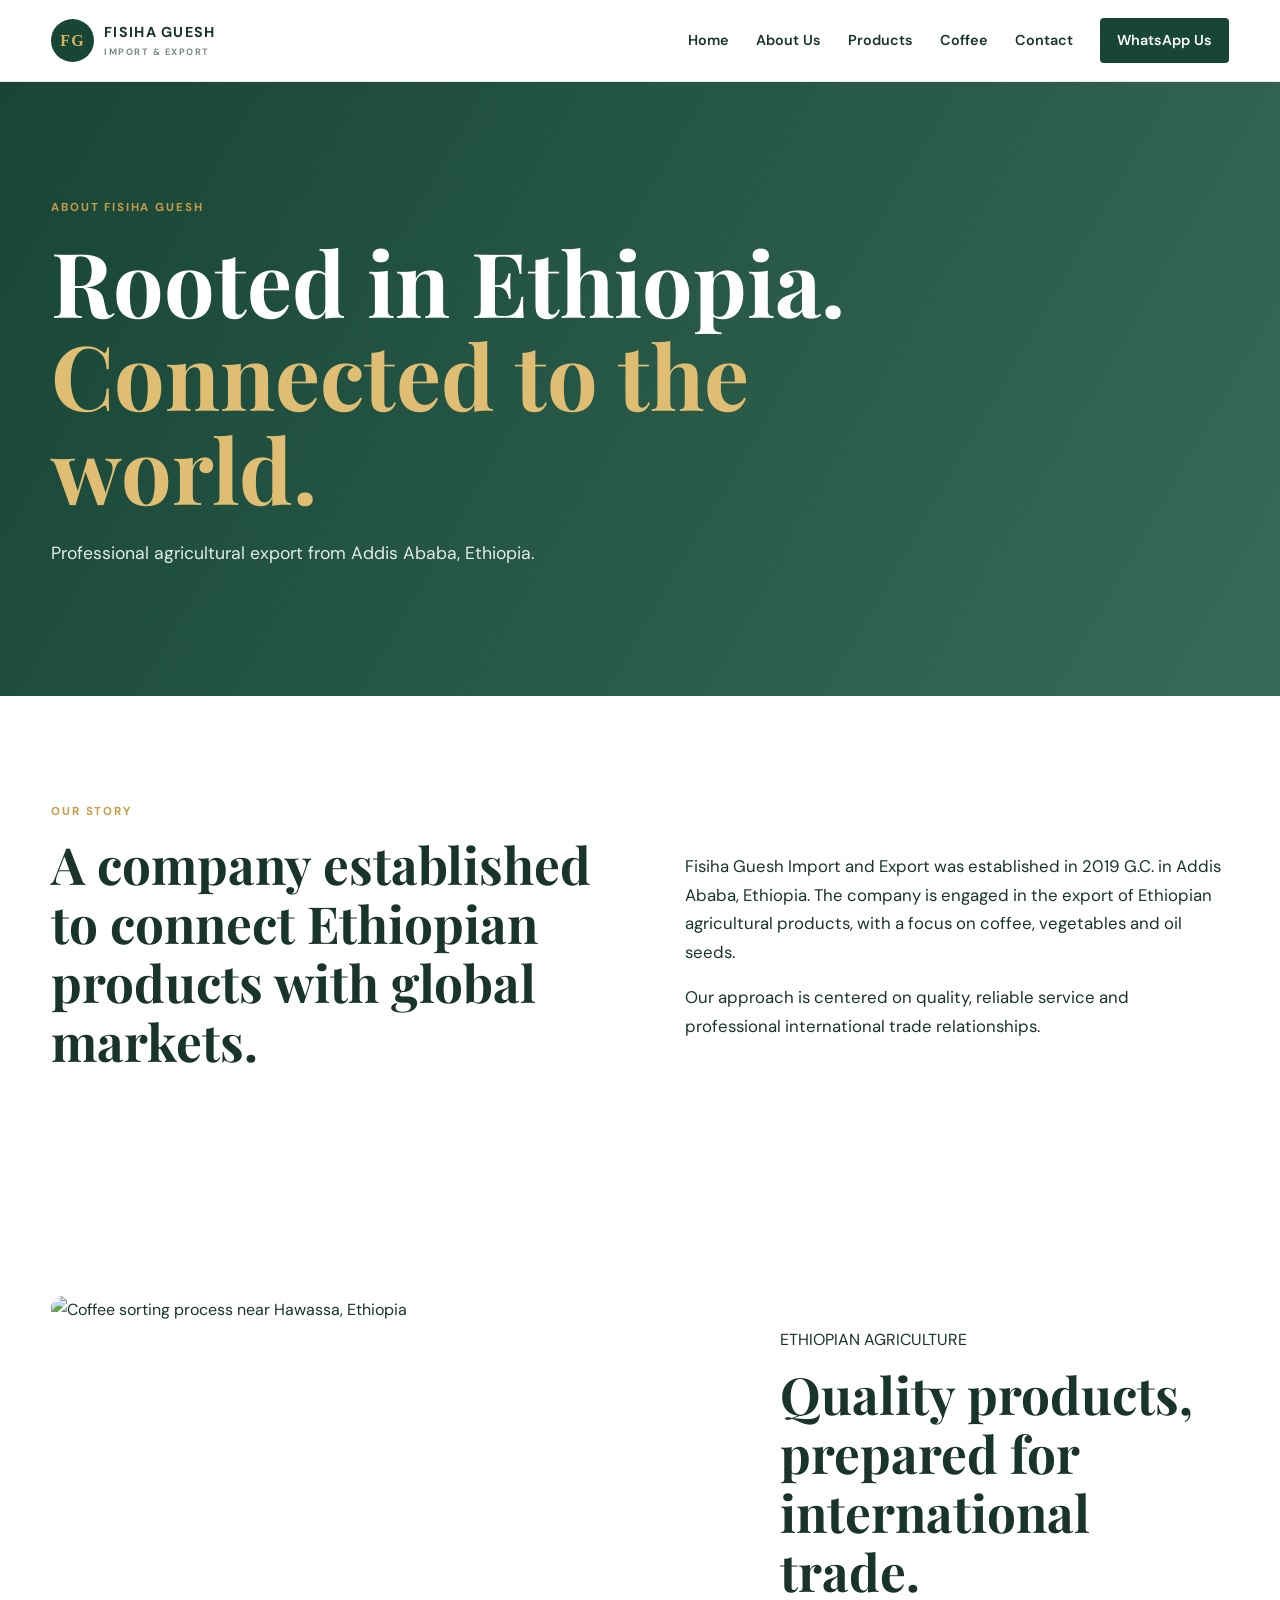
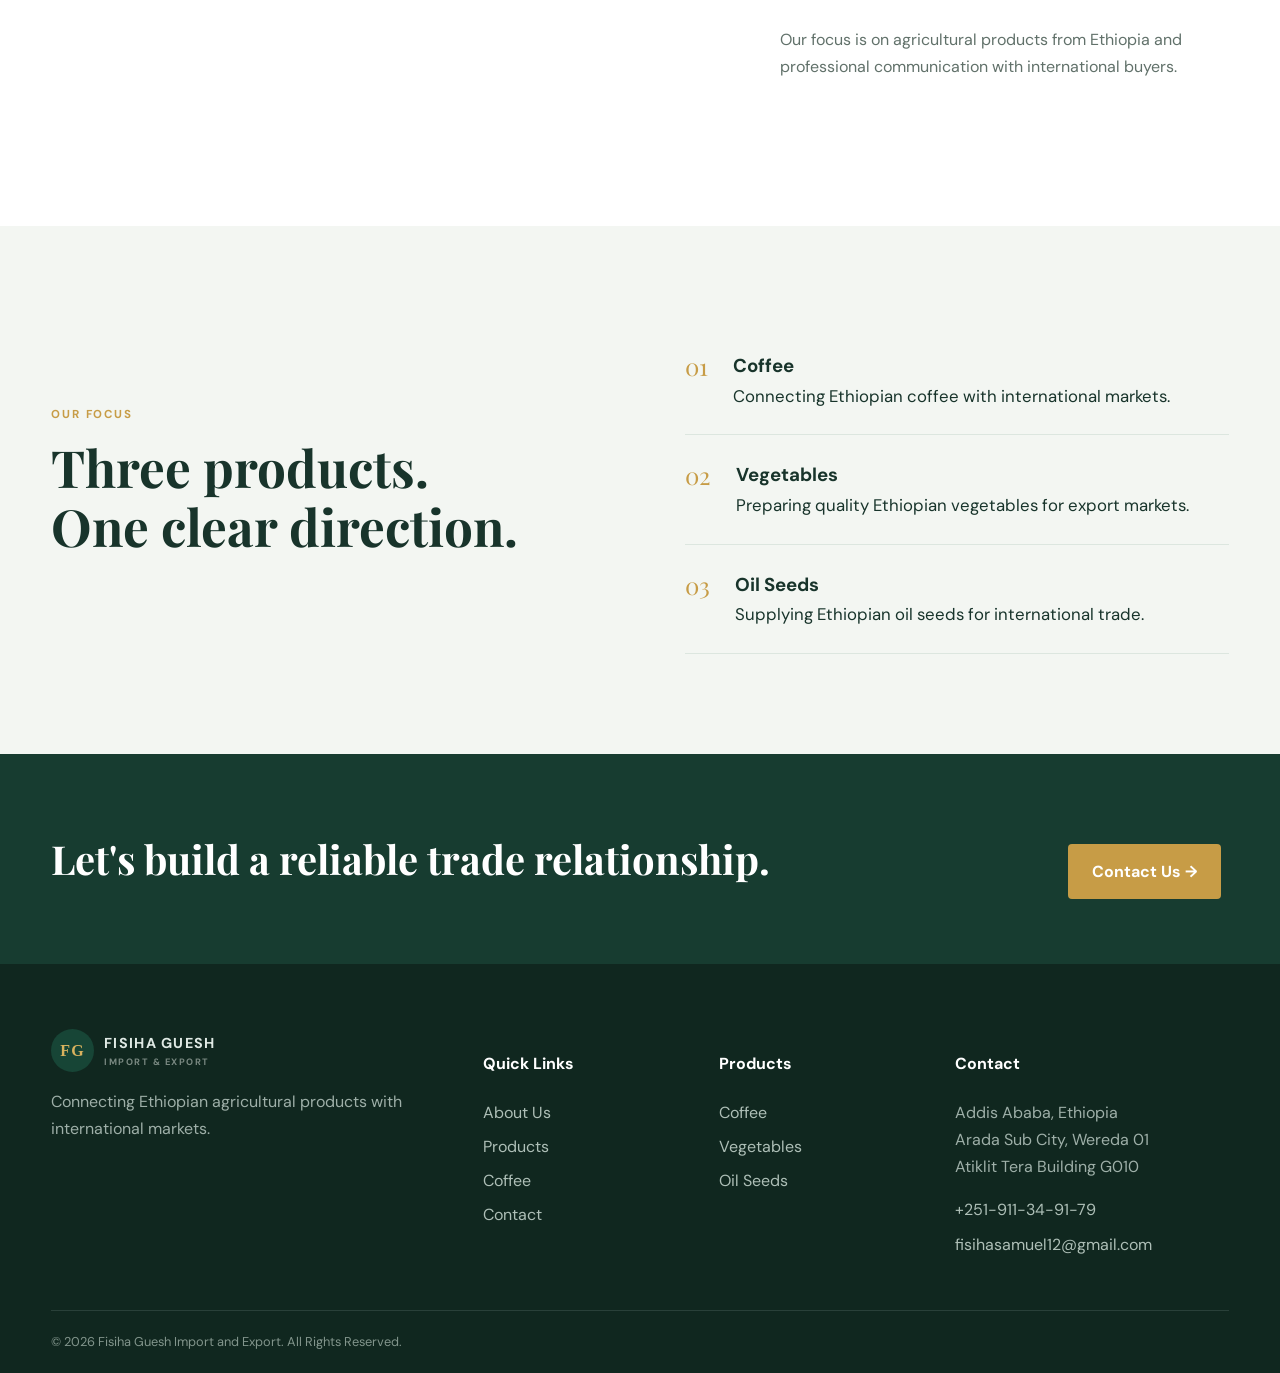
==== about.html @ e059d518 "Initial Fisiha Guesh website" ====
<!doctype html><html lang="en"><head><meta charset="UTF-8"><meta name="viewport" content="width=device-width,initial-scale=1"><link rel="preconnect" href="https://fonts.googleapis.com"><link href="https://fonts.googleapis.com/css2?family=DM+Sans:wght@400;500;600;700&family=Playfair+Display:wght@600;700&display=swap" rel="stylesheet"><link rel="stylesheet" href="css/global.css"><title>About Us | Fisiha Guesh Import & Export</title></head><body><header><div class="wrap nav"><a class="logo" href="index.html"><b>FG</b><span>FISIHA GUESH<small>IMPORT & EXPORT</small></span></a><button class="menu">☰</button><nav><a href="index.html">Home</a><a href="about.html">About Us</a><a href="products.html">Products</a><a href="coffee.html">Coffee</a><a href="contact.html">Contact</a><a class="navbtn" target="_blank" rel="noopener" href="https://wa.me/251911349179">WhatsApp Us</a></nav></div></header><main><section class="pagehero"><div class="wrap"><label>ABOUT FISIHA GUESH</label><h1>Rooted in Ethiopia.<br><em>Connected to the world.</em></h1><p>Professional agricultural export from Addis Ababa, Ethiopia.</p></div></section><section class="section wrap split"><div><label>OUR STORY</label><h2>A company established to connect Ethiopian products with global markets.</h2></div><div><p>Fisiha Guesh Import and Export was established in 2019 G.C. in Addis Ababa, Ethiopia. The company is engaged in the export of Ethiopian agricultural products, with a focus on coffee, vegetables and oil seeds.</p><p>Our approach is centered on quality, reliable service and professional international trade relationships.</p></div></section><section class="section about-visual"><div class="wrap"><div class="about-image"><img src="https://commons.wikimedia.org/wiki/Special:Redirect/file/Coffee_sorting_process,_near_Hawassa.jpg?width=1280" alt="Coffee sorting process near Hawassa, Ethiopia" loading="lazy" decoding="async" referrerpolicy="no-referrer"></div><div class="about-caption"><label>ETHIOPIAN AGRICULTURE</label><h2>Quality products, prepared for international trade.</h2><p>Our focus is on agricultural products from Ethiopia and professional communication with international buyers.</p></div></div></section><section class="section pale"><div class="wrap split"><div><label>OUR FOCUS</label><h2>Three products.<br>One clear direction.</h2></div><div class="list"><div><b>01</b><span><h3>Coffee</h3><p>Connecting Ethiopian coffee with international markets.</p></span></div><div><b>02</b><span><h3>Vegetables</h3><p>Preparing quality Ethiopian vegetables for export markets.</p></span></div><div><b>03</b><span><h3>Oil Seeds</h3><p>Supplying Ethiopian oil seeds for international trade.</p></span></div></div></div></section><section class="cta"><div class="wrap"><h2>Let's build a reliable trade relationship.</h2><a class="btn gold" href="contact.html">Contact Us →</a></div></section></main><footer><div class="wrap foot"><div><a class="logo" href="index.html"><b>FG</b><span>FISIHA GUESH<small>IMPORT & EXPORT</small></span></a><p>Connecting Ethiopian agricultural products with international markets.</p></div><div><h4>Quick Links</h4><a href="about.html">About Us</a><a href="products.html">Products</a><a href="coffee.html">Coffee</a><a href="contact.html">Contact</a></div><div><h4>Products</h4><a href="coffee.html">Coffee</a><a href="vegetables.html">Vegetables</a><a href="oil-seeds.html">Oil Seeds</a></div><div><h4>Contact</h4><p>Addis Ababa, Ethiopia<br>Arada Sub City, Wereda 01<br>Atiklit Tera Building G010</p><a href="tel:+251911349179">+251-911-34-91-79</a><a href="mailto:fisihasamuel12@gmail.com">fisihasamuel12@gmail.com</a></div></div><div class="bottom wrap">© 2026 Fisiha Guesh Import and Export. All Rights Reserved.</div></footer><script src="js/main.js"></script></body></html>
---- css/global.css ----
*{box-sizing:border-box}html{scroll-behavior:smooth}body{margin:0;font-family:"DM Sans",sans-serif;color:#18342b;line-height:1.7}a{text-decoration:none;color:inherit}.wrap{width:min(1180px,92%);margin:auto}header{height:82px;position:sticky;top:0;z-index:20;background:#fff;border-bottom:1px solid #e3eae5}.nav{height:100%;display:flex;align-items:center;justify-content:space-between}.logo{display:flex;align-items:center;gap:10px;font-weight:700;letter-spacing:.08em}.logo b{display:grid;place-items:center;width:43px;height:43px;border-radius:50%;background:#174536;color:#d8b25e;font-family:Georgia}.logo span{font-size:.9rem}.logo small{display:block;font-size:.58rem;letter-spacing:.16em;color:#7a8982}.menu{display:none;background:none;border:0;font-size:1.6rem}nav{display:flex;align-items:center;gap:27px;font-weight:600;font-size:.9rem}.navbtn{background:#174536;color:white;padding:10px 17px;border-radius:4px}.hero,.pagehero,.coffeehero{color:white}.hero{min-height:calc(100vh - 82px);display:flex;align-items:center;background:linear-gradient(120deg,#0f2b22,#426d59)}.hero h1,.pagehero h1,.coffeehero h1{font:700 clamp(3rem,7vw,6rem)/1.04 "Playfair Display",serif;max-width:950px;margin:15px 0 25px}.hero em,.pagehero em,.coffeehero em{color:#dfbd72;font-style:normal}.hero p,.pagehero p,.coffeehero p{max-width:650px;color:#e1ece7;font-size:1.1rem}.hero label,.pagehero label,.coffeehero label,.section>label,.split label,article label,.contactitem b{color:#c79c46;font-size:.72rem;font-weight:700;letter-spacing:.16em}.btn{display:inline-block;padding:13px 23px;margin:25px 8px 0 0;background:#fff;color:#173c30;border-radius:4px;font-weight:700;border:1px solid transparent}.btn.light{background:white}.btn.gold{background:#c79c46;color:white}.btn.dark{background:#173c30;color:white}.btn.outline{background:transparent;border-color:#315c49;color:#315c49}.section{padding:100px 0}.pale{background:#f3f6f2}.split{display:grid;grid-template-columns:1fr 1fr;gap:90px;align-items:center}.split h2,h2{font:700 clamp(2rem,4vw,3.4rem)/1.15 "Playfair Display",serif;margin:12px 0 25px}.split p{font-size:1.05rem}.link{font-weight:700;color:#315c49}.cards,.features{display:grid;grid-template-columns:repeat(3,1fr);gap:25px;margin-top:40px}.cards article{background:white;border:1px solid #e1e8e3;padding-bottom:28px}.pic{height:240px;padding:20px;color:white;display:flex;align-items:end;position:relative;overflow:hidden;background:linear-gradient(135deg,#294f40,#9d7940)}.pic img{position:absolute;inset:0;width:100%;height:100%;object-fit:cover;display:block}.pic:after{content:"";position:absolute;inset:0;background:linear-gradient(transparent 45%,rgba(0,0,0,.58))}.pic span{position:relative;z-index:1}.pic.veg{background:linear-gradient(135deg,#50704e,#b2a85d)}.pic.seed{background:linear-gradient(135deg,#735c3c,#c49b4b)}.cards h3,.cards p,.cards .link{margin-left:28px;margin-right:28px}.cards h3{font:700 2rem "Playfair Display";margin-top:25px}.center{text-align:center}.features{grid-template-columns:repeat(4,1fr)}.features>div{border-top:2px solid #dce6df;padding-top:22px}.features b{color:#c79c46;font:1.4rem "Playfair Display"}.features h3{margin-bottom:5px}.pagehero{padding:110px 0;background:linear-gradient(120deg,#174536,#386b57)}.products{display:grid;grid-template-columns:repeat(3,1fr);gap:24px;align-items:stretch}.products article{min-height:0;padding:28px;display:flex;flex-direction:column;align-items:stretch;background:#eef4ef;border-radius:12px;overflow:hidden}.products article>b{order:2;margin-top:18px}.products article>div:last-child{order:3}.products article:nth-child(2){background:#f3f6ec}.products article:nth-child(3){background:#f7f2e8}.products article>b{color:#c79c46;font:1.5rem "Playfair Display"}.products h2{font-size:2.8rem}.products .product-list-photo{order:1}.coffeehero{min-height:650px;display:flex;align-items:center;background:linear-gradient(120deg,#1a352a,#725332)}.coffeehero .wrap{width:min(1180px,92%)}.list>div{display:flex;gap:25px;border-bottom:1px solid #dce6df;padding:24px 0}.list b{color:#c79c46;font:1.5rem "Playfair Display"}.list h3{margin:0}.list p{margin:0}.cta{background:#173c30;color:white;padding:65px 0}.cta .wrap{display:flex;align-items:center;justify-content:space-between;gap:25px}.cta h2{margin:0;color:white;font-size:2.5rem}.honeypot{position:absolute!important;left:-10000px!important;width:1px!important;height:1px!important;overflow:hidden}.contact{display:grid;grid-template-columns:1fr 1.1fr;gap:90px}.contactitem{border-top:1px solid #dce6df;padding:18px 0}.contactitem b{display:block;margin-bottom:5px}.contactitem a{display:block;color:#315c49;font-weight:600}form{background:#f2f6f3;padding:40px}form label{display:block;font-size:.82rem;font-weight:700;margin:14px 0}input,textarea{display:block;width:100%;padding:13px;border:1px solid #d5e0d9;margin-top:6px;font:inherit}.note{font-size:.75rem;color:#718078}footer{background:#10271f;color:#dfe9e4;padding:65px 0 0}footer .foot{display:grid;grid-template-columns:2fr 1fr 1fr 1.4fr;gap:40px;padding-bottom:45px}footer h4{color:white}footer a:not(.logo){display:block;color:#aebfb7;margin:7px 0}footer p{color:#9eafa8}.bottom{border-top:1px solid #294039;padding:20px 0;color:#82958c;font-size:.8rem}@media(max-width:800px){header{height:72px}.nav{padding:0 3%}nav{display:none;position:absolute;top:72px;left:0;right:0;background:white;padding:20px 5%;flex-direction:column;align-items:stretch}.open{display:flex}.menu{display:block}.split,.contact{grid-template-columns:1fr;gap:35px}.cards,.features{grid-template-columns:1fr 1fr}.products{grid-template-columns:1fr 1fr}.products article{padding:24px}.products article>b{margin-bottom:0}.cta .wrap{display:block}footer .foot{grid-template-columns:1fr 1fr}}@media(max-width:520px){.cards,.features,.products,footer .foot{grid-template-columns:1fr}.hero h1,.pagehero h1,.coffeehero h1{font-size:3rem}.hero,.pagehero,.coffeehero{min-height:auto}.hero{padding:70px 0}.pagehero{padding:70px 0}.coffeehero{padding:70px 0}.coffeehero .wrap{width:min(1180px,92%)}.section{padding:70px 0}.products article{padding:30px}.products h2{font-size:2.7rem}}
@media(max-width:420px){.wrap{width:90%}.logo span{font-size:.76rem}.logo small{font-size:.48rem}.logo b{width:38px;height:38px}.menu{font-size:1.45rem}.btn{width:100%;text-align:center;margin-right:0}.cards h3{font-size:1.7rem}.cards h3,.cards p,.cards .link{margin-left:20px;margin-right:20px}form{padding:24px 18px}.contact{gap:25px}.section{padding:58px 0}.pic{height:210px}}

.product-list-photo{grid-column:1 / -1;height:230px;border-radius:8px;overflow:hidden;margin-bottom:8px}.product-list-photo img{width:100%;height:100%;object-fit:cover;display:block}.about-visual{background:#fff}.about-visual .wrap{display:grid;grid-template-columns:1.2fr .8fr;gap:55px;align-items:center}.about-image{height:430px;border-radius:12px;overflow:hidden}.about-image img{width:100%;height:100%;object-fit:cover;display:block}.about-caption h2{margin-top:12px}.about-caption p{color:#61716a}@media(max-width:800px){.product-list-photo{height:200px}.about-visual .wrap{grid-template-columns:1fr;gap:28px}.about-image{height:300px}}@media(max-width:520px){.product-list-photo{height:180px}.about-image{height:230px}}
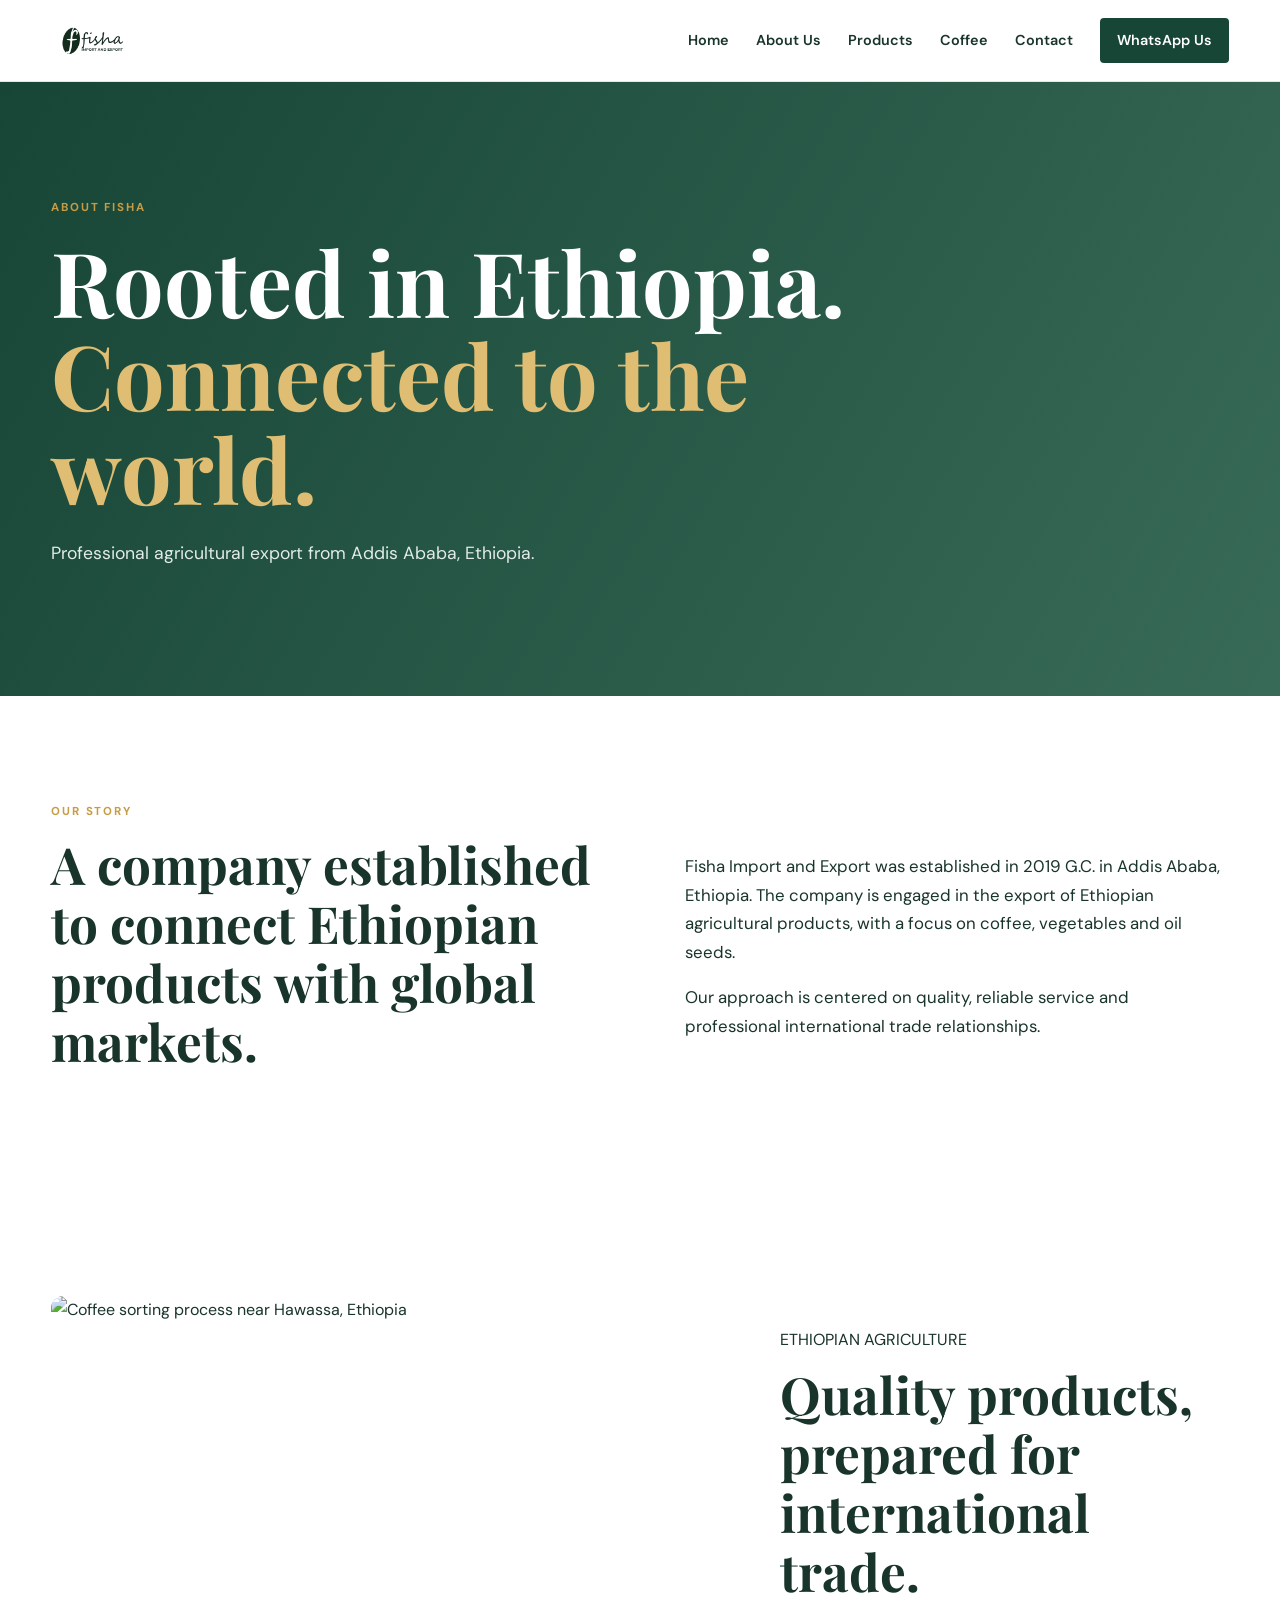
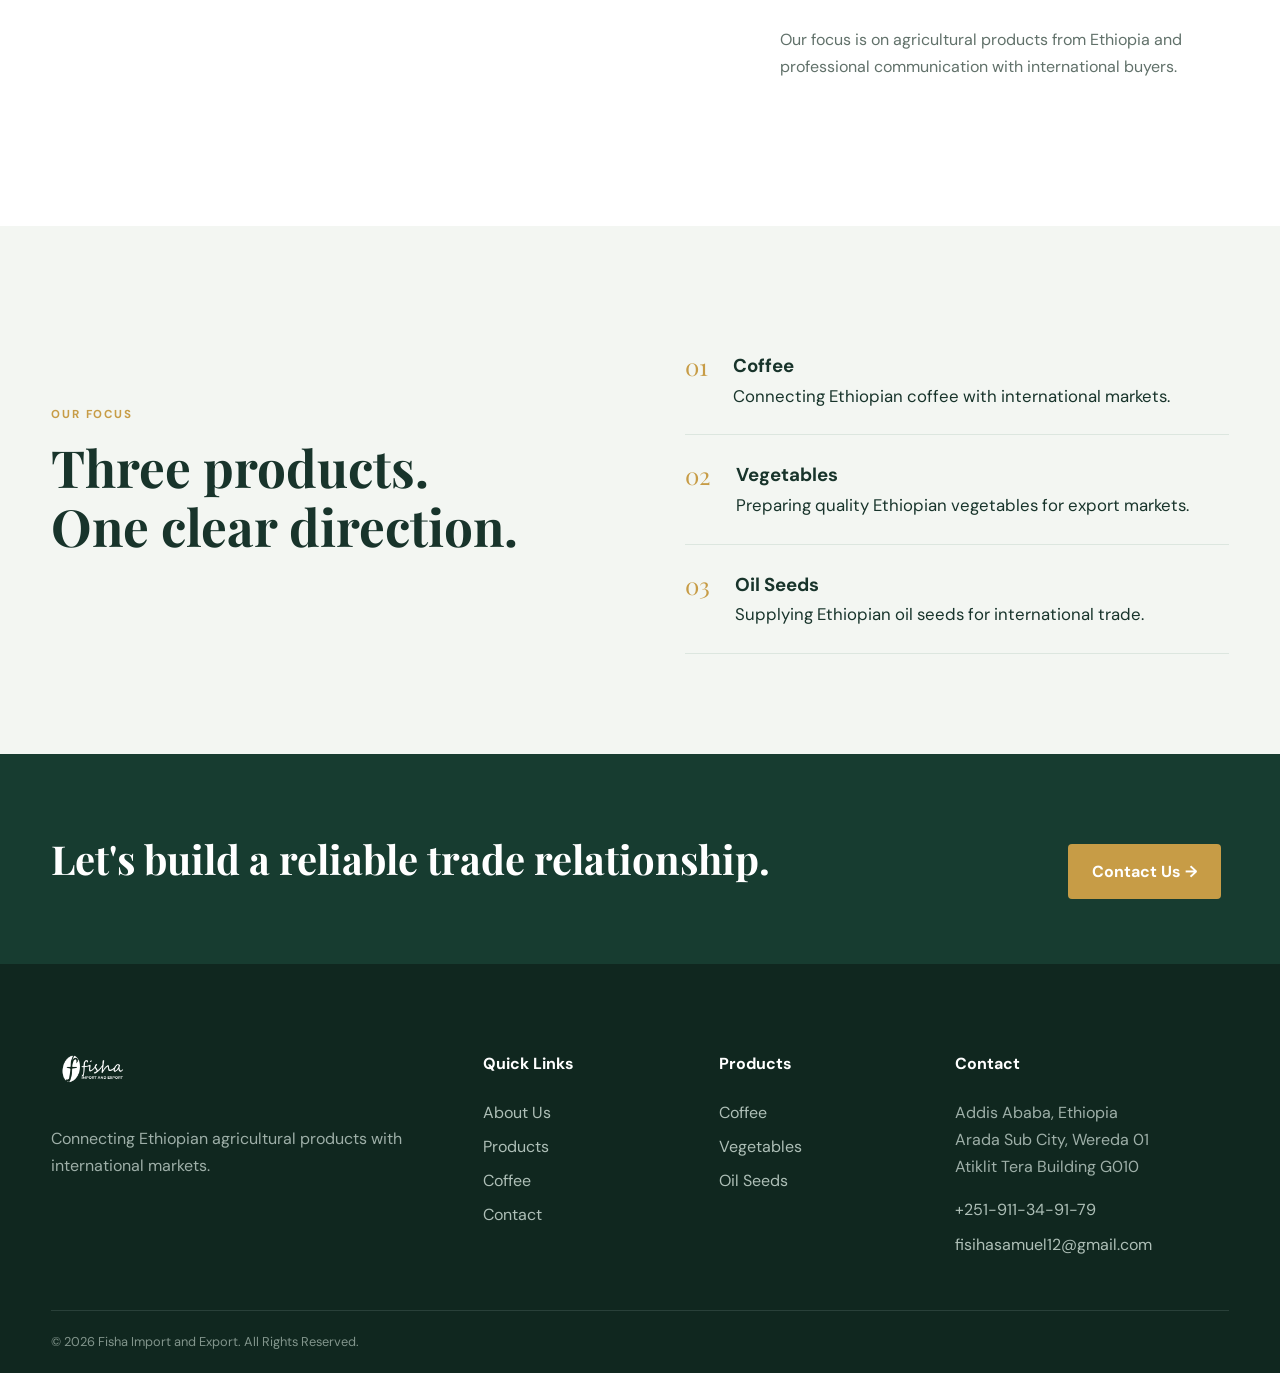
==== commit 6c1eb7b7: "Update website design and content" ====
--- a/about.html
+++ b/about.html
@@ -1 +1,136 @@
-<!doctype html><html lang="en"><head><meta charset="UTF-8"><meta name="viewport" content="width=device-width,initial-scale=1"><link rel="preconnect" href="https://fonts.googleapis.com"><link href="https://fonts.googleapis.com/css2?family=DM+Sans:wght@400;500;600;700&family=Playfair+Display:wght@600;700&display=swap" rel="stylesheet"><link rel="stylesheet" href="css/global.css"><title>About Us | Fisiha Guesh Import & Export</title></head><body><header><div class="wrap nav"><a class="logo" href="index.html"><b>FG</b><span>FISIHA GUESH<small>IMPORT & EXPORT</small></span></a><button class="menu">☰</button><nav><a href="index.html">Home</a><a href="about.html">About Us</a><a href="products.html">Products</a><a href="coffee.html">Coffee</a><a href="contact.html">Contact</a><a class="navbtn" target="_blank" rel="noopener" href="https://wa.me/251911349179">WhatsApp Us</a></nav></div></header><main><section class="pagehero"><div class="wrap"><label>ABOUT FISIHA GUESH</label><h1>Rooted in Ethiopia.<br><em>Connected to the world.</em></h1><p>Professional agricultural export from Addis Ababa, Ethiopia.</p></div></section><section class="section wrap split"><div><label>OUR STORY</label><h2>A company established to connect Ethiopian products with global markets.</h2></div><div><p>Fisiha Guesh Import and Export was established in 2019 G.C. in Addis Ababa, Ethiopia. The company is engaged in the export of Ethiopian agricultural products, with a focus on coffee, vegetables and oil seeds.</p><p>Our approach is centered on quality, reliable service and professional international trade relationships.</p></div></section><section class="section about-visual"><div class="wrap"><div class="about-image"><img src="https://commons.wikimedia.org/wiki/Special:Redirect/file/Coffee_sorting_process,_near_Hawassa.jpg?width=1280" alt="Coffee sorting process near Hawassa, Ethiopia" loading="lazy" decoding="async" referrerpolicy="no-referrer"></div><div class="about-caption"><label>ETHIOPIAN AGRICULTURE</label><h2>Quality products, prepared for international trade.</h2><p>Our focus is on agricultural products from Ethiopia and professional communication with international buyers.</p></div></div></section><section class="section pale"><div class="wrap split"><div><label>OUR FOCUS</label><h2>Three products.<br>One clear direction.</h2></div><div class="list"><div><b>01</b><span><h3>Coffee</h3><p>Connecting Ethiopian coffee with international markets.</p></span></div><div><b>02</b><span><h3>Vegetables</h3><p>Preparing quality Ethiopian vegetables for export markets.</p></span></div><div><b>03</b><span><h3>Oil Seeds</h3><p>Supplying Ethiopian oil seeds for international trade.</p></span></div></div></div></section><section class="cta"><div class="wrap"><h2>Let's build a reliable trade relationship.</h2><a class="btn gold" href="contact.html">Contact Us →</a></div></section></main><footer><div class="wrap foot"><div><a class="logo" href="index.html"><b>FG</b><span>FISIHA GUESH<small>IMPORT & EXPORT</small></span></a><p>Connecting Ethiopian agricultural products with international markets.</p></div><div><h4>Quick Links</h4><a href="about.html">About Us</a><a href="products.html">Products</a><a href="coffee.html">Coffee</a><a href="contact.html">Contact</a></div><div><h4>Products</h4><a href="coffee.html">Coffee</a><a href="vegetables.html">Vegetables</a><a href="oil-seeds.html">Oil Seeds</a></div><div><h4>Contact</h4><p>Addis Ababa, Ethiopia<br>Arada Sub City, Wereda 01<br>Atiklit Tera Building G010</p><a href="tel:+251911349179">+251-911-34-91-79</a><a href="mailto:fisihasamuel12@gmail.com">fisihasamuel12@gmail.com</a></div></div><div class="bottom wrap">© 2026 Fisiha Guesh Import and Export. All Rights Reserved.</div></footer><script src="js/main.js"></script></body></html>+<!doctype html>
+<html lang="en">
+<head>
+  <meta charset="UTF-8">
+  <meta name="viewport" content="width=device-width, initial-scale=1">
+  <link rel="preconnect" href="https://fonts.googleapis.com">
+  <link href="https://fonts.googleapis.com/css2?family=DM+Sans:wght@400;500;600;700&family=Playfair+Display:wght@600;700&display=swap" rel="stylesheet">
+  <link rel="stylesheet" href="css/global.css">
+  <title>About Us | Fisha Import & Export</title>
+</head>
+<body>
+
+  <header>
+    <div class="wrap nav">
+      <a class="logo" href="index.html">
+        <img src="images/fish.png" alt="Fisha Import and Export Logo" class="logo-img">
+      </a>
+      <button class="menu">☰</button>
+      <nav>
+        <a href="index.html">Home</a>
+        <a href="about.html" class="active">About Us</a>
+        <a href="products.html">Products</a>
+        <a href="coffee.html">Coffee</a>
+        <a href="contact.html">Contact</a>
+        <a class="navbtn" target="_blank" rel="noopener" href="https://wa.me/251911349179">WhatsApp Us</a>
+      </nav>
+    </div>
+  </header>
+
+  <main>
+    <section class="pagehero">
+      <div class="wrap">
+        <label>ABOUT FISHA</label>
+        <h1>Rooted in Ethiopia.<br><em>Connected to the world.</em></h1>
+        <p>Professional agricultural export from Addis Ababa, Ethiopia.</p>
+      </div>
+    </section>
+
+    <section class="section wrap split">
+      <div>
+        <label>OUR STORY</label>
+        <h2>A company established to connect Ethiopian products with global markets.</h2>
+      </div>
+      <div>
+        <p>Fisha Import and Export was established in 2019 G.C. in Addis Ababa, Ethiopia. The company is engaged in the export of Ethiopian agricultural products, with a focus on coffee, vegetables and oil seeds.</p>
+        <p>Our approach is centered on quality, reliable service and professional international trade relationships.</p>
+      </div>
+    </section>
+
+    <section class="section about-visual">
+      <div class="wrap">
+        <div class="about-image">
+          <img src="https://commons.wikimedia.org/wiki/Special:Redirect/file/Coffee_sorting_process,_near_Hawassa.jpg?width=1280" alt="Coffee sorting process near Hawassa, Ethiopia" loading="lazy" decoding="async" referrerpolicy="no-referrer">
+        </div>
+        <div class="about-caption">
+          <label>ETHIOPIAN AGRICULTURE</label>
+          <h2>Quality products, prepared for international trade.</h2>
+          <p>Our focus is on agricultural products from Ethiopia and professional communication with international buyers.</p>
+        </div>
+      </div>
+    </section>
+
+    <section class="section pale">
+      <div class="wrap split">
+        <div>
+          <label>OUR FOCUS</label>
+          <h2>Three products.<br>One clear direction.</h2>
+        </div>
+        <div class="list">
+          <div>
+            <b>01</b>
+            <span>
+              <h3>Coffee</h3>
+              <p>Connecting Ethiopian coffee with international markets.</p>
+            </span>
+          </div>
+          <div>
+            <b>02</b>
+            <span>
+              <h3>Vegetables</h3>
+              <p>Preparing quality Ethiopian vegetables for export markets.</p>
+            </span>
+          </div>
+          <div>
+            <b>03</b>
+            <span>
+              <h3>Oil Seeds</h3>
+              <p>Supplying Ethiopian oil seeds for international trade.</p>
+            </span>
+          </div>
+        </div>
+      </div>
+    </section>
+
+    <section class="cta">
+      <div class="wrap">
+        <h2>Let's build a reliable trade relationship.</h2>
+        <a class="btn gold" href="contact.html">Contact Us →</a>
+      </div>
+    </section>
+  </main>
+
+  <footer>
+    <div class="wrap foot">
+      <div>
+        <a class="logo" href="index.html">
+          <img src="images/fish-ww.png" alt="Fisha Import and Export Logo" class="logo-img">
+        </a>
+        <p>Connecting Ethiopian agricultural products with international markets.</p>
+      </div>
+      <div>
+        <h4>Quick Links</h4>
+        <a href="about.html">About Us</a>
+        <a href="products.html">Products</a>
+        <a href="coffee.html">Coffee</a>
+        <a href="contact.html">Contact</a>
+      </div>
+      <div>
+        <h4>Products</h4>
+        <a href="coffee.html">Coffee</a>
+        <a href="vegetables.html">Vegetables</a>
+        <a href="oil-seeds.html">Oil Seeds</a>
+      </div>
+      <div>
+        <h4>Contact</h4>
+        <p>Addis Ababa, Ethiopia<br>Arada Sub City, Wereda 01<br>Atiklit Tera Building G010</p>
+        <a href="tel:+251911349179">+251-911-34-91-79</a>
+        <a href="mailto:fisihasamuel12@gmail.com">fisihasamuel12@gmail.com</a>
+      </div>
+    </div>
+    <div class="bottom wrap">© 2026 Fisha Import and Export. All Rights Reserved.</div>
+  </footer>
+
+  <script src="js/main.js"></script>
+</body>
+</html>
--- a/css/global.css
+++ b/css/global.css
@@ -1,4 +1,709 @@
-*{box-sizing:border-box}html{scroll-behavior:smooth}body{margin:0;font-family:"DM Sans",sans-serif;color:#18342b;line-height:1.7}a{text-decoration:none;color:inherit}.wrap{width:min(1180px,92%);margin:auto}header{height:82px;position:sticky;top:0;z-index:20;background:#fff;border-bottom:1px solid #e3eae5}.nav{height:100%;display:flex;align-items:center;justify-content:space-between}.logo{display:flex;align-items:center;gap:10px;font-weight:700;letter-spacing:.08em}.logo b{display:grid;place-items:center;width:43px;height:43px;border-radius:50%;background:#174536;color:#d8b25e;font-family:Georgia}.logo span{font-size:.9rem}.logo small{display:block;font-size:.58rem;letter-spacing:.16em;color:#7a8982}.menu{display:none;background:none;border:0;font-size:1.6rem}nav{display:flex;align-items:center;gap:27px;font-weight:600;font-size:.9rem}.navbtn{background:#174536;color:white;padding:10px 17px;border-radius:4px}.hero,.pagehero,.coffeehero{color:white}.hero{min-height:calc(100vh - 82px);display:flex;align-items:center;background:linear-gradient(120deg,#0f2b22,#426d59)}.hero h1,.pagehero h1,.coffeehero h1{font:700 clamp(3rem,7vw,6rem)/1.04 "Playfair Display",serif;max-width:950px;margin:15px 0 25px}.hero em,.pagehero em,.coffeehero em{color:#dfbd72;font-style:normal}.hero p,.pagehero p,.coffeehero p{max-width:650px;color:#e1ece7;font-size:1.1rem}.hero label,.pagehero label,.coffeehero label,.section>label,.split label,article label,.contactitem b{color:#c79c46;font-size:.72rem;font-weight:700;letter-spacing:.16em}.btn{display:inline-block;padding:13px 23px;margin:25px 8px 0 0;background:#fff;color:#173c30;border-radius:4px;font-weight:700;border:1px solid transparent}.btn.light{background:white}.btn.gold{background:#c79c46;color:white}.btn.dark{background:#173c30;color:white}.btn.outline{background:transparent;border-color:#315c49;color:#315c49}.section{padding:100px 0}.pale{background:#f3f6f2}.split{display:grid;grid-template-columns:1fr 1fr;gap:90px;align-items:center}.split h2,h2{font:700 clamp(2rem,4vw,3.4rem)/1.15 "Playfair Display",serif;margin:12px 0 25px}.split p{font-size:1.05rem}.link{font-weight:700;color:#315c49}.cards,.features{display:grid;grid-template-columns:repeat(3,1fr);gap:25px;margin-top:40px}.cards article{background:white;border:1px solid #e1e8e3;padding-bottom:28px}.pic{height:240px;padding:20px;color:white;display:flex;align-items:end;position:relative;overflow:hidden;background:linear-gradient(135deg,#294f40,#9d7940)}.pic img{position:absolute;inset:0;width:100%;height:100%;object-fit:cover;display:block}.pic:after{content:"";position:absolute;inset:0;background:linear-gradient(transparent 45%,rgba(0,0,0,.58))}.pic span{position:relative;z-index:1}.pic.veg{background:linear-gradient(135deg,#50704e,#b2a85d)}.pic.seed{background:linear-gradient(135deg,#735c3c,#c49b4b)}.cards h3,.cards p,.cards .link{margin-left:28px;margin-right:28px}.cards h3{font:700 2rem "Playfair Display";margin-top:25px}.center{text-align:center}.features{grid-template-columns:repeat(4,1fr)}.features>div{border-top:2px solid #dce6df;padding-top:22px}.features b{color:#c79c46;font:1.4rem "Playfair Display"}.features h3{margin-bottom:5px}.pagehero{padding:110px 0;background:linear-gradient(120deg,#174536,#386b57)}.products{display:grid;grid-template-columns:repeat(3,1fr);gap:24px;align-items:stretch}.products article{min-height:0;padding:28px;display:flex;flex-direction:column;align-items:stretch;background:#eef4ef;border-radius:12px;overflow:hidden}.products article>b{order:2;margin-top:18px}.products article>div:last-child{order:3}.products article:nth-child(2){background:#f3f6ec}.products article:nth-child(3){background:#f7f2e8}.products article>b{color:#c79c46;font:1.5rem "Playfair Display"}.products h2{font-size:2.8rem}.products .product-list-photo{order:1}.coffeehero{min-height:650px;display:flex;align-items:center;background:linear-gradient(120deg,#1a352a,#725332)}.coffeehero .wrap{width:min(1180px,92%)}.list>div{display:flex;gap:25px;border-bottom:1px solid #dce6df;padding:24px 0}.list b{color:#c79c46;font:1.5rem "Playfair Display"}.list h3{margin:0}.list p{margin:0}.cta{background:#173c30;color:white;padding:65px 0}.cta .wrap{display:flex;align-items:center;justify-content:space-between;gap:25px}.cta h2{margin:0;color:white;font-size:2.5rem}.honeypot{position:absolute!important;left:-10000px!important;width:1px!important;height:1px!important;overflow:hidden}.contact{display:grid;grid-template-columns:1fr 1.1fr;gap:90px}.contactitem{border-top:1px solid #dce6df;padding:18px 0}.contactitem b{display:block;margin-bottom:5px}.contactitem a{display:block;color:#315c49;font-weight:600}form{background:#f2f6f3;padding:40px}form label{display:block;font-size:.82rem;font-weight:700;margin:14px 0}input,textarea{display:block;width:100%;padding:13px;border:1px solid #d5e0d9;margin-top:6px;font:inherit}.note{font-size:.75rem;color:#718078}footer{background:#10271f;color:#dfe9e4;padding:65px 0 0}footer .foot{display:grid;grid-template-columns:2fr 1fr 1fr 1.4fr;gap:40px;padding-bottom:45px}footer h4{color:white}footer a:not(.logo){display:block;color:#aebfb7;margin:7px 0}footer p{color:#9eafa8}.bottom{border-top:1px solid #294039;padding:20px 0;color:#82958c;font-size:.8rem}@media(max-width:800px){header{height:72px}.nav{padding:0 3%}nav{display:none;position:absolute;top:72px;left:0;right:0;background:white;padding:20px 5%;flex-direction:column;align-items:stretch}.open{display:flex}.menu{display:block}.split,.contact{grid-template-columns:1fr;gap:35px}.cards,.features{grid-template-columns:1fr 1fr}.products{grid-template-columns:1fr 1fr}.products article{padding:24px}.products article>b{margin-bottom:0}.cta .wrap{display:block}footer .foot{grid-template-columns:1fr 1fr}}@media(max-width:520px){.cards,.features,.products,footer .foot{grid-template-columns:1fr}.hero h1,.pagehero h1,.coffeehero h1{font-size:3rem}.hero,.pagehero,.coffeehero{min-height:auto}.hero{padding:70px 0}.pagehero{padding:70px 0}.coffeehero{padding:70px 0}.coffeehero .wrap{width:min(1180px,92%)}.section{padding:70px 0}.products article{padding:30px}.products h2{font-size:2.7rem}}
-@media(max-width:420px){.wrap{width:90%}.logo span{font-size:.76rem}.logo small{font-size:.48rem}.logo b{width:38px;height:38px}.menu{font-size:1.45rem}.btn{width:100%;text-align:center;margin-right:0}.cards h3{font-size:1.7rem}.cards h3,.cards p,.cards .link{margin-left:20px;margin-right:20px}form{padding:24px 18px}.contact{gap:25px}.section{padding:58px 0}.pic{height:210px}}
-
-.product-list-photo{grid-column:1 / -1;height:230px;border-radius:8px;overflow:hidden;margin-bottom:8px}.product-list-photo img{width:100%;height:100%;object-fit:cover;display:block}.about-visual{background:#fff}.about-visual .wrap{display:grid;grid-template-columns:1.2fr .8fr;gap:55px;align-items:center}.about-image{height:430px;border-radius:12px;overflow:hidden}.about-image img{width:100%;height:100%;object-fit:cover;display:block}.about-caption h2{margin-top:12px}.about-caption p{color:#61716a}@media(max-width:800px){.product-list-photo{height:200px}.about-visual .wrap{grid-template-columns:1fr;gap:28px}.about-image{height:300px}}@media(max-width:520px){.product-list-photo{height:180px}.about-image{height:230px}}
+/* Base Styles & Reset */
+* {
+  box-sizing: border-box;
+}
+
+html {
+  scroll-behavior: smooth;
+}
+
+body {
+  margin: 0;
+  font-family: "DM Sans", sans-serif;
+  color: #18342b;
+  line-height: 1.7;
+}
+
+a {
+  text-decoration: none;
+  color: inherit;
+}
+
+.wrap {
+  width: min(1180px, 92%);
+  margin: auto;
+}
+
+/* Header & Navigation */
+header {
+  height: 82px;
+  position: sticky;
+  top: 0;
+  z-index: 20;
+  background: #fff;
+  border-bottom: 1px solid #e3eae5;
+}
+
+.nav {
+  height: 100%;
+  display: flex;
+  align-items: center;
+  justify-content: space-between;
+}
+
+.logo {
+  display: flex;
+  align-items: center;
+  gap: 10px;
+  font-weight: 700;
+  letter-spacing: .08em;
+}
+
+.logo b {
+  display: grid;
+  place-items: center;
+  width: 43px;
+  height: 43px;
+  border-radius: 50%;
+  background: #174536;
+  color: #d8b25e;
+  font-family: Georgia;
+}
+
+.logo span {
+  font-size: .9rem;
+}
+
+.logo small {
+  display: block;
+  font-size: .58rem;
+  letter-spacing: .16em;
+  color: #7a8982;
+}
+
+.menu {
+  display: none;
+  background: none;
+  border: 0;
+  font-size: 1.6rem;
+}
+
+nav {
+  display: flex;
+  align-items: center;
+  gap: 27px;
+  font-weight: 600;
+  font-size: .9rem;
+}
+
+.navbtn {
+  background: #174536;
+  color: white;
+  padding: 10px 17px;
+  border-radius: 4px;
+}
+
+/* Hero Sections */
+.hero,
+.pagehero,
+.coffeehero {
+  color: white;
+}
+
+.hero {
+  min-height: calc(100vh - 82px);
+  display: flex;
+  align-items: center;
+  background: linear-gradient(120deg, #0f2b22, #426d59);
+}
+
+.hero h1,
+.pagehero h1,
+.coffeehero h1 {
+  font: 700 clamp(3rem, 7vw, 6rem) / 1.04 "Playfair Display", serif;
+  max-width: 950px;
+  margin: 15px 0 25px;
+}
+
+.hero em,
+.pagehero em,
+.coffeehero em {
+  color: #dfbd72;
+  font-style: normal;
+}
+
+.hero p,
+.pagehero p,
+.coffeehero p {
+  max-width: 650px;
+  color: #e1ece7;
+  font-size: 1.1rem;
+}
+
+.hero label,
+.pagehero label,
+.coffeehero label,
+.section > label,
+.split label,
+article label,
+.contactitem b {
+  color: #c79c46;
+  font-size: .72rem;
+  font-weight: 700;
+  letter-spacing: .16em;
+}
+
+.pagehero {
+  padding: 110px 0;
+  background: linear-gradient(120deg, #174536, #386b57);
+}
+
+.coffeehero {
+  min-height: 650px;
+  display: flex;
+  align-items: center;
+  background: linear-gradient(120deg, #1a352a, #725332);
+}
+
+.coffeehero .wrap {
+  width: min(1180px, 92%);
+}
+
+/* Buttons */
+.btn {
+  display: inline-block;
+  padding: 13px 23px;
+  margin: 25px 8px 0 0;
+  background: #fff;
+  color: #173c30;
+  border-radius: 4px;
+  font-weight: 700;
+  border: 1px solid transparent;
+}
+
+.btn.light {
+  background: white;
+}
+
+.btn.gold {
+  background: #c79c46;
+  color: white;
+}
+
+.btn.dark {
+  background: #173c30;
+  color: white;
+}
+
+.btn.outline {
+  background: transparent;
+  border-color: #315c49;
+  color: #315c49;
+}
+
+/* Sections & Layouts */
+.section {
+  padding: 100px 0;
+}
+
+.pale {
+  background: #f3f6f2;
+}
+
+.split {
+  display: grid;
+  grid-template-columns: 1fr 1fr;
+  gap: 90px;
+  align-items: center;
+}
+
+.split h2,
+h2 {
+  font: 700 clamp(2rem, 4vw, 3.4rem) / 1.15 "Playfair Display", serif;
+  margin: 12px 0 25px;
+}
+
+.split p {
+  font-size: 1.05rem;
+}
+
+.link {
+  font-weight: 700;
+  color: #315c49;
+}
+
+/* Cards & Features */
+.cards,
+.features {
+  display: grid;
+  grid-template-columns: repeat(3, 1fr);
+  gap: 25px;
+  margin-top: 40px;
+}
+
+.cards article {
+  background: white;
+  border: 1px solid #e1e8e3;
+  padding-bottom: 28px;
+}
+
+.pic {
+  height: 240px;
+  padding: 20px;
+  color: white;
+  display: flex;
+  align-items: end;
+  position: relative;
+  overflow: hidden;
+  background: linear-gradient(135deg, #294f40, #9d7940);
+}
+
+.pic img {
+  position: absolute;
+  inset: 0;
+  width: 100%;
+  height: 100%;
+  object-fit: cover;
+  display: block;
+}
+
+.pic:after {
+  content: "";
+  position: absolute;
+  inset: 0;
+  background: linear-gradient(transparent 45%, rgba(0, 0, 0, .58));
+}
+
+.pic span {
+  position: relative;
+  z-index: 1;
+}
+
+.pic.veg {
+  background: linear-gradient(135deg, #50704e, #b2a85d);
+}
+
+.pic.seed {
+  background: linear-gradient(135deg, #735c3c, #c49b4b);
+}
+
+.cards h3,
+.cards p,
+.cards .link {
+  margin-left: 28px;
+  margin-right: 28px;
+}
+
+.cards h3 {
+  font: 700 2rem "Playfair Display";
+  margin-top: 25px;
+}
+
+.center {
+  text-align: center;
+}
+
+.features {
+  grid-template-columns: repeat(4, 1fr);
+}
+
+.features > div {
+  border-top: 2px solid #dce6df;
+  padding-top: 22px;
+}
+
+.features b {
+  color: #c79c46;
+  font: 1.4rem "Playfair Display";
+}
+
+.features h3 {
+  margin-bottom: 5px;
+}
+
+/* Products */
+.products {
+  display: grid;
+  grid-template-columns: repeat(3, 1fr);
+  gap: 24px;
+  align-items: stretch;
+}
+
+.products article {
+  min-height: 0;
+  padding: 28px;
+  display: flex;
+  flex-direction: column;
+  align-items: stretch;
+  background: #eef4ef;
+  border-radius: 12px;
+  overflow: hidden;
+}
+
+.products article > b {
+  order: 2;
+  margin-top: 18px;
+}
+
+.products article > div:last-child {
+  order: 3;
+}
+
+.products article:nth-child(2) {
+  background: #f3f6ec;
+}
+
+.products article:nth-child(3) {
+  background: #f7f2e8;
+}
+
+.products article > b {
+  color: #c79c46;
+  font: 1.5rem "Playfair Display";
+}
+
+.products h2 {
+  font-size: 2.8rem;
+}
+
+.products .product-list-photo {
+  order: 1;
+}
+
+.product-list-photo {
+  grid-column: 1 / -1;
+  height: 230px;
+  border-radius: 8px;
+  overflow: hidden;
+  margin-bottom: 8px;
+}
+
+.product-list-photo img {
+  width: 100%;
+  height: 100%;
+  object-fit: cover;
+  display: block;
+}
+
+/* Lists & CTA */
+.list > div {
+  display: flex;
+  gap: 25px;
+  border-bottom: 1px solid #dce6df;
+  padding: 24px 0;
+}
+
+.list b {
+  color: #c79c46;
+  font: 1.5rem "Playfair Display";
+}
+
+.list h3 {
+  margin: 0;
+}
+
+.list p {
+  margin: 0;
+}
+
+.cta {
+  background: #173c30;
+  color: white;
+  padding: 65px 0;
+}
+
+.cta .wrap {
+  display: flex;
+  align-items: center;
+  justify-content: space-between;
+  gap: 25px;
+}
+
+.cta h2 {
+  margin: 0;
+  color: white;
+  font-size: 2.5rem;
+}
+
+.honeypot {
+  position: absolute !important;
+  left: -10000px !important;
+  width: 1px !important;
+  height: 1px !important;
+  overflow: hidden;
+}
+
+/* Contact & Forms */
+.contact {
+  display: grid;
+  grid-template-columns: 1fr 1.1fr;
+  gap: 90px;
+}
+
+.contactitem {
+  border-top: 1px solid #dce6df;
+  padding: 18px 0;
+}
+
+.contactitem b {
+  display: block;
+  margin-bottom: 5px;
+}
+
+.contactitem a {
+  display: block;
+  color: #315c49;
+  font-weight: 600;
+}
+
+form {
+  background: #f2f6f3;
+  padding: 40px;
+}
+
+form label {
+  display: block;
+  font-size: .82rem;
+  font-weight: 700;
+  margin: 14px 0;
+}
+
+input,
+textarea {
+  display: block;
+  width: 100%;
+  padding: 13px;
+  border: 1px solid #d5e0d9;
+  margin-top: 6px;
+  font: inherit;
+}
+
+.note {
+  font-size: .75rem;
+  color: #718078;
+}
+
+/* About Visual Section */
+.about-visual {
+  background: #fff;
+}
+
+.about-visual .wrap {
+  display: grid;
+  grid-template-columns: 1.2fr .8fr;
+  gap: 55px;
+  align-items: center;
+}
+
+.about-image {
+  height: 430px;
+  border-radius: 12px;
+  overflow: hidden;
+}
+
+.about-image img {
+  width: 100%;
+  height: 100%;
+  object-fit: cover;
+  display: block;
+}
+
+.about-caption h2 {
+  margin-top: 12px;
+}
+
+.about-caption p {
+  color: #61716a;
+}
+
+/* Footer */
+footer {
+  background: #10271f;
+  color: #dfe9e4;
+  padding: 65px 0 0;
+}
+
+footer .foot {
+  display: grid;
+  grid-template-columns: 2fr 1fr 1fr 1.4fr;
+  gap: 40px;
+  padding-bottom: 45px;
+}
+
+footer h4 {
+  color: white;
+}
+
+footer a:not(.logo) {
+  display: block;
+  color: #aebfb7;
+  margin: 7px 0;
+}
+
+footer p {
+  color: #9eafa8;
+}
+
+.bottom {
+  border-top: 1px solid #294039;
+  padding: 20px 0;
+  color: #82958c;
+  font-size: .8rem;
+}
+
+/* Media Queries */
+@media (max-width: 800px) {
+  header {
+    height: 72px;
+  }
+  .nav {
+    padding: 0 3%;
+  }
+  nav {
+    display: none;
+    position: absolute;
+    top: 72px;
+    left: 0;
+    right: 0;
+    background: white;
+    padding: 20px 5%;
+    flex-direction: column;
+    align-items: stretch;
+  }
+  .open {
+    display: flex;
+  }
+  .menu {
+    display: block;
+  }
+  .split,
+  .contact {
+    grid-template-columns: 1fr;
+    gap: 35px;
+  }
+  .cards,
+  .features {
+    grid-template-columns: 1fr 1fr;
+  }
+  .products {
+    grid-template-columns: 1fr 1fr;
+  }
+  .products article {
+    padding: 24px;
+  }
+  .products article > b {
+    margin-bottom: 0;
+  }
+  .cta .wrap {
+    display: block;
+  }
+  footer .foot {
+    grid-template-columns: 1fr 1fr;
+  }
+  .product-list-photo {
+    height: 200px;
+  }
+  .about-visual .wrap {
+    grid-template-columns: 1fr;
+    gap: 28px;
+  }
+  .about-image {
+    height: 300px;
+  }
+}
+
+@media (max-width: 520px) {
+  .cards,
+  .features,
+  .products,
+  footer .foot {
+    grid-template-columns: 1fr;
+  }
+  .hero h1,
+  .pagehero h1,
+  .coffeehero h1 {
+    font-size: 3rem;
+  }
+  .hero,
+  .pagehero,
+  .coffeehero {
+    min-height: auto;
+  }
+  .hero {
+    padding: 70px 0;
+  }
+  .pagehero {
+    padding: 70px 0;
+  }
+  .coffeehero {
+    padding: 70px 0;
+  }
+  .coffeehero .wrap {
+    width: min(1180px, 92%);
+  }
+  .section {
+    padding: 70px 0;
+  }
+  .products article {
+    padding: 30px;
+  }
+  .products h2 {
+    font-size: 2.7rem;
+  }
+  .product-list-photo {
+    height: 180px;
+  }
+  .about-image {
+    height: 230px;
+  }
+}
+
+@media (max-width: 420px) {
+  .wrap {
+    width: 90%;
+  }
+  .logo span {
+    font-size: .76rem;
+  }
+  .logo small {
+    font-size: .48rem;
+  }
+  .logo b {
+    width: 38px;
+    height: 38px;
+  }
+  .menu {
+    font-size: 1.45rem;
+  }
+  .btn {
+    width: 100%;
+    text-align: center;
+    margin-right: 0;
+  }
+  .cards h3 {
+    font-size: 1.7rem;
+  }
+  .cards h3,
+  .cards p,
+  .cards .link {
+    margin-left: 20px;
+    margin-right: 20px;
+  }
+  form {
+    padding: 24px 18px;
+  }
+  .contact {
+    gap: 25px;
+  }
+  .section {
+    padding: 58px 0;
+  }
+  .pic {
+    height: 210px;
+  }
+}
+.logo {
+  display: flex;
+  align-items: center;
+  gap: 10px;
+  font-weight: 700;
+  letter-spacing: .08em;
+}
+
+/* Add this to control logo image size */
+.logo-img {
+  height: 80px;
+  width: auto;
+  object-fit: contain;
+  display: block;
+}
